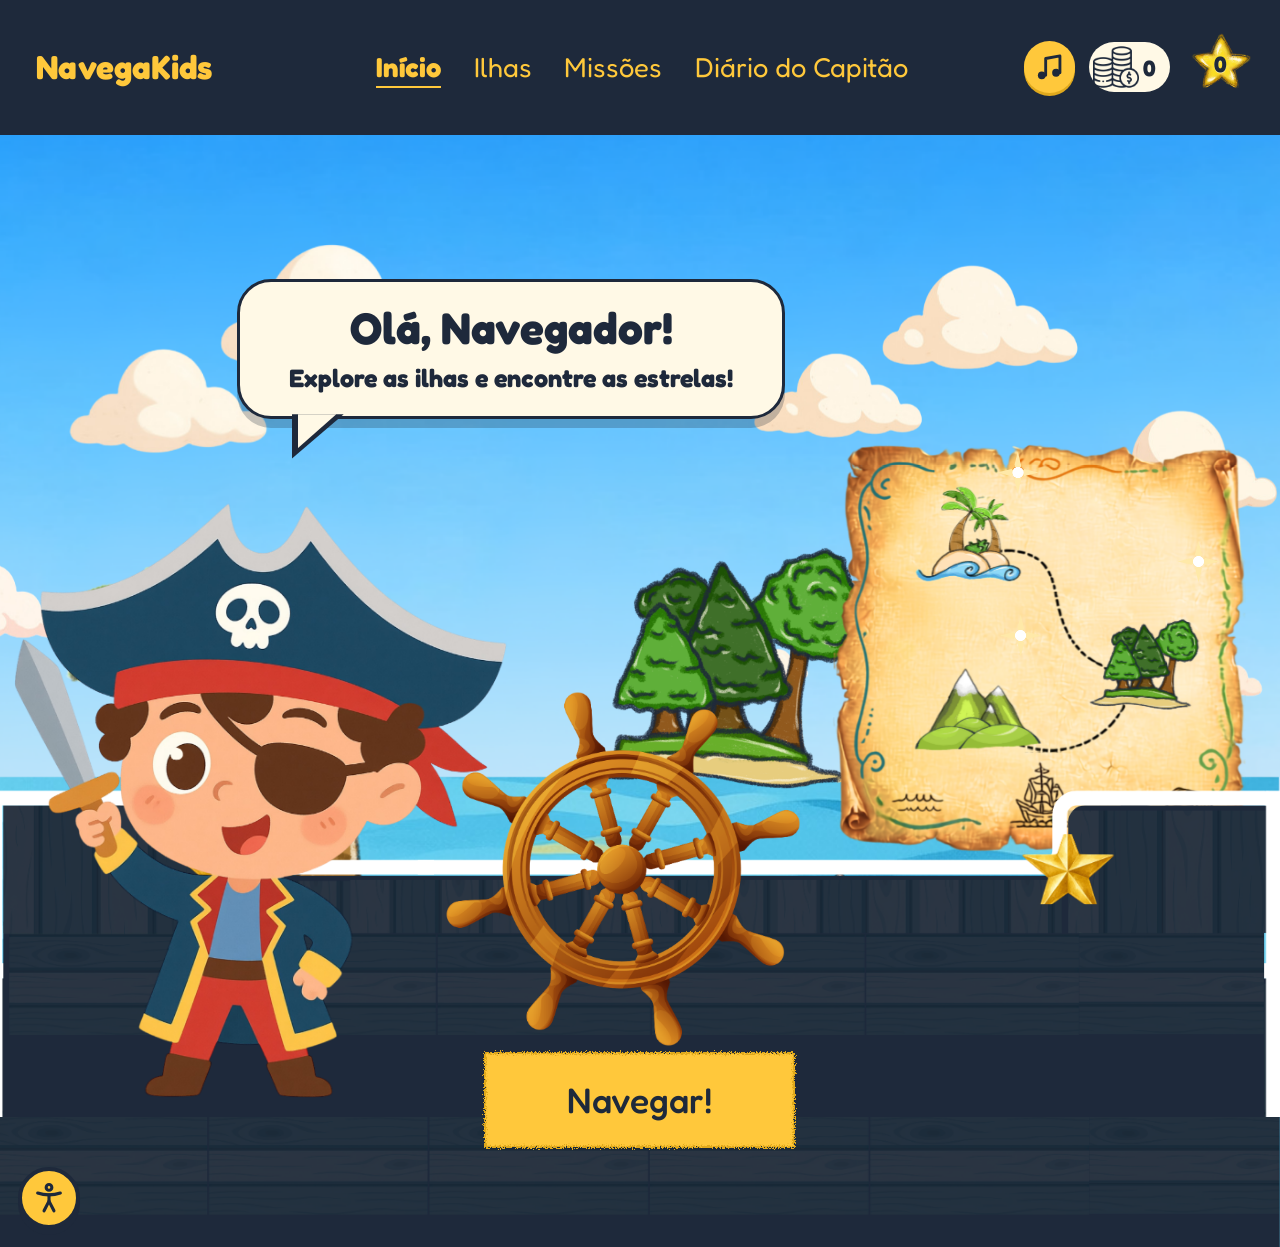
==== index.html @ 535753c6 "Limpeza do código: CSS por assunto, uma tela por arquivo e lista única de arquivos - css/style.css (" ====
<!DOCTYPE html>
<html lang="pt-BR">
<head>
<meta charset="UTF-8">
<meta name="viewport" content="width=device-width, initial-scale=1">
<title>NavegaKids · Segurança na Internet</title>
<meta name="description" content="Jogo educativo NavegaKids: 3 ilhas, 15 fases e 45 atividades sobre segurança na internet para crianças.">
<link rel="icon" type="image/png" href="img/pirata.png">
<link rel="preconnect" href="https://fonts.googleapis.com">
<link href="https://fonts.googleapis.com/css2?family=Fredoka:wght@400;500;600;700&display=swap" rel="stylesheet">
<script>
  /* Lista única dos arquivos do jogo.
     VERSAO: troque só aqui depois de publicar uma mudança, para o navegador baixar tudo de novo.
     A ORDEM importa: cada arquivo usa o que os anteriores registraram em window.NavegaKids. */
  window.NavegaKids = { arquivos: {
    VERSAO: '20261019e',
    css: ['base', 'telas', 'atividades', 'acessibilidade'],
    js: [
      'config', 'data',                              // conteúdo e configuração (imagens, roteiro)
      'pontuacao', 'progresso',                      // pontos, estrelas, selos e desbloqueio
      'textos-curtos', 'dicas',                      // textos do Marujo e dicas por nível
      'core',                                        // imagens, popups e montagem das telas
      'apoio',                                       // voz, dicas e incentivo
      'activities', 'activities2',                   // tela de atividade e os tipos de atividade
      'musica',                                      // música de fundo (Web Audio, sem arquivo)
      'telas/comum', 'telas/jogador',                // peças e popups usados por várias telas
      'telas/inicio', 'telas/ilhas', 'telas/mapa', 'telas/capitao', 'telas/abertura',
      'telas/missoes', 'telas/conclusao', 'telas/diario', 'telas/certificado',
      'router',                                      // liga cada endereço à sua tela
      'acessibilidade'                               // painel de acessibilidade
    ]
  } };
  NavegaKids.arquivos.css.forEach(n => document.write(`<link rel="stylesheet" href="css/${n}.css?v=${NavegaKids.arquivos.VERSAO}">`));
</script>
</head>
<body>
  <header class="topbar" id="topbar"></header>
  <main id="stage" role="main"></main>
  <script>
    NavegaKids.arquivos.js.forEach(n => document.write(`<script src="js/${n}.js?v=${NavegaKids.arquivos.VERSAO}"><\/script>`));
  </script>
</body>
</html>
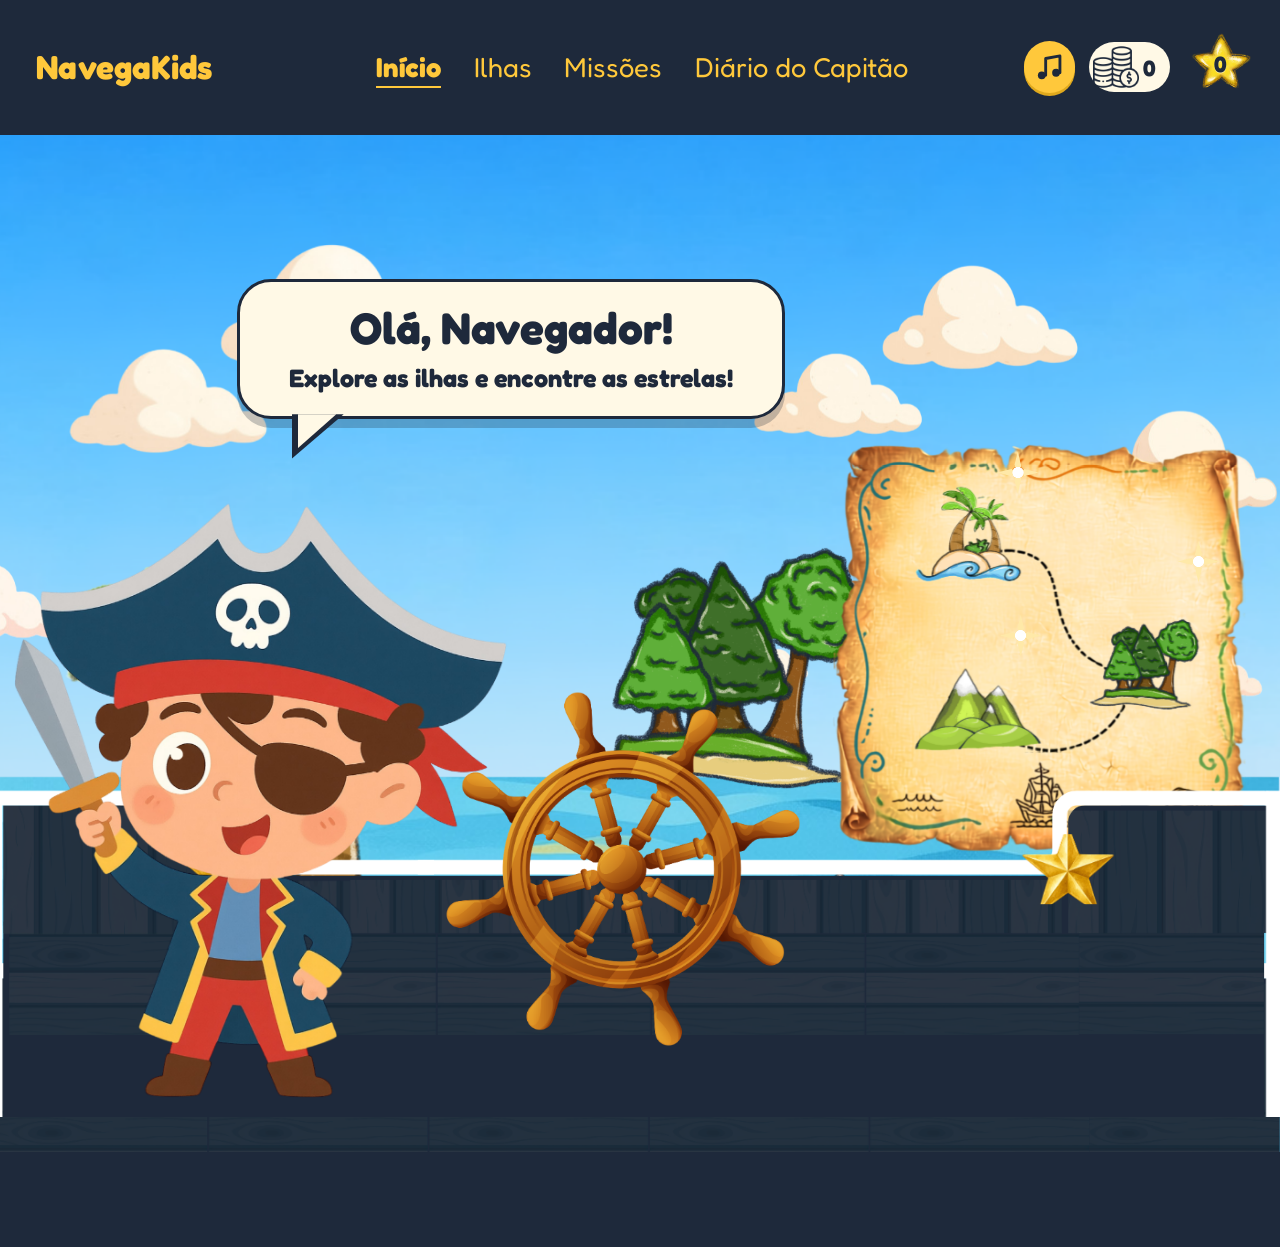
==== commit aa25756b: "CSS no padrão Clean Code e seção de qualidade (ISO/IEC 25010) no README - Um seletor e uma declaraçã" ====
--- a/index.html
+++ b/index.html
@@ -13,7 +13,7 @@
      VERSAO: troque só aqui depois de publicar uma mudança, para o navegador baixar tudo de novo.
      A ORDEM importa: cada arquivo usa o que os anteriores registraram em window.NavegaKids. */
   window.NavegaKids = { arquivos: {
-    VERSAO: '20261019e',
+    VERSAO: '20261020d',
     css: ['base', 'telas', 'atividades', 'acessibilidade'],
     js: [
       'config', 'data',                              // conteúdo e configuração (imagens, roteiro)
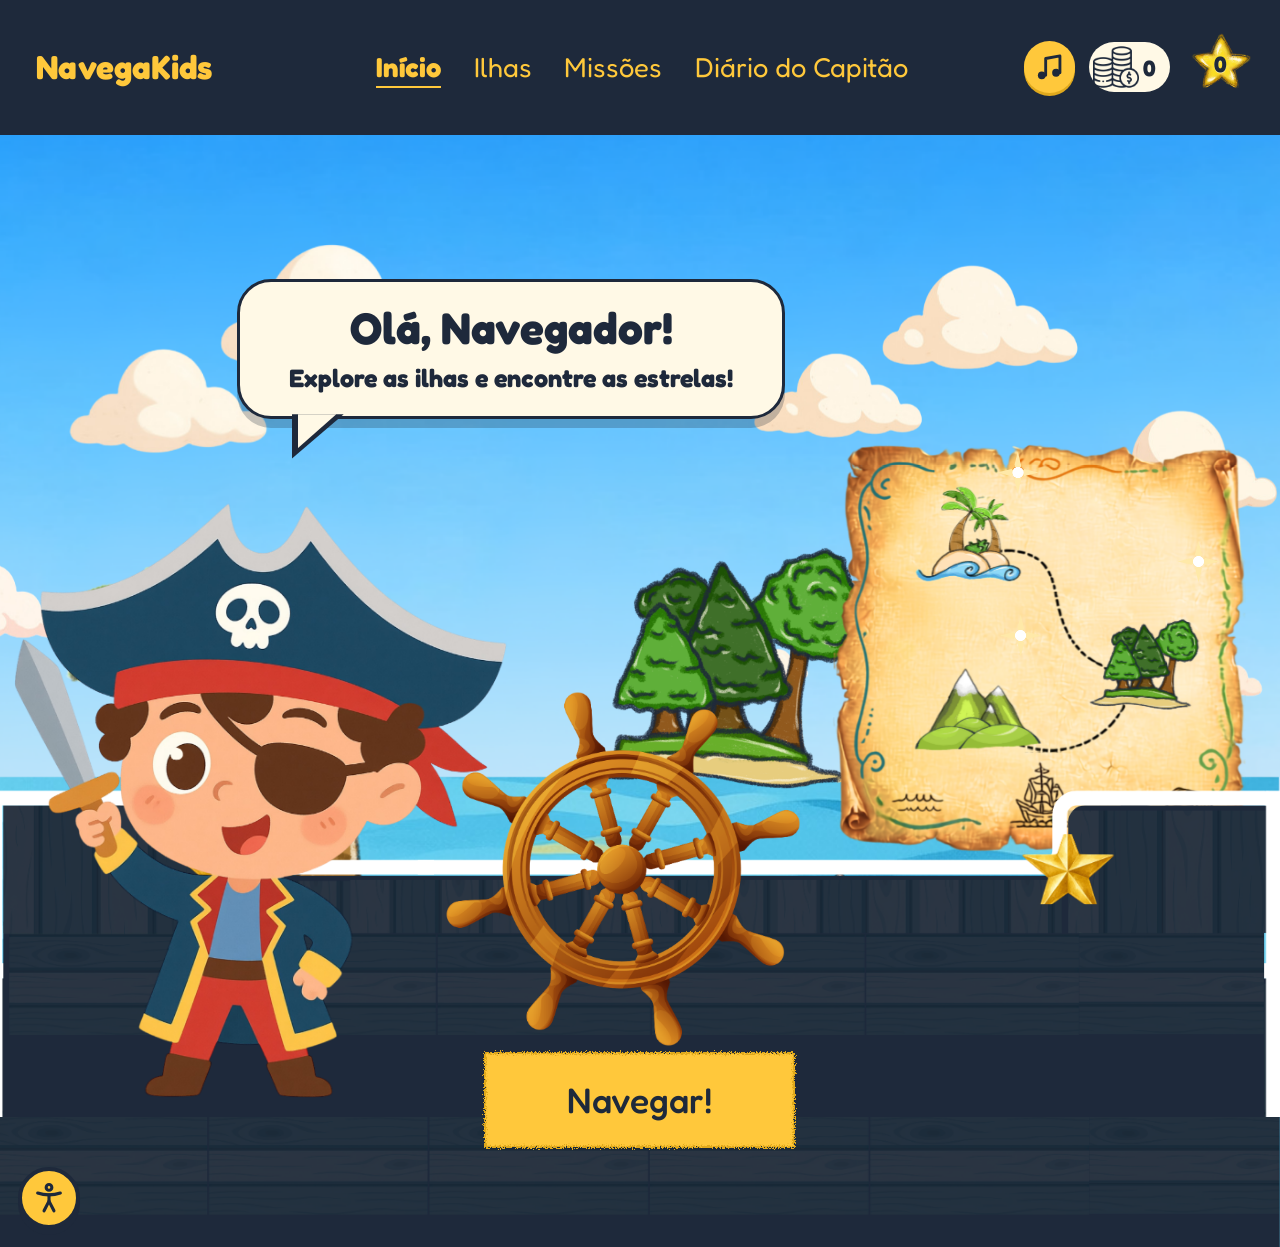
==== commit 89c5a44f: "JavaScript e HTML no mesmo padrão Clean Code do CSS - Os 24 arquivos JS formatados num padrão único:" ====
--- a/index.html
+++ b/index.html
@@ -1,43 +1,82 @@
 <!DOCTYPE html>
 <html lang="pt-BR">
-<head>
-<meta charset="UTF-8">
-<meta name="viewport" content="width=device-width, initial-scale=1">
-<title>NavegaKids · Segurança na Internet</title>
-<meta name="description" content="Jogo educativo NavegaKids: 3 ilhas, 15 fases e 45 atividades sobre segurança na internet para crianças.">
-<link rel="icon" type="image/png" href="img/pirata.png">
-<link rel="preconnect" href="https://fonts.googleapis.com">
-<link href="https://fonts.googleapis.com/css2?family=Fredoka:wght@400;500;600;700&display=swap" rel="stylesheet">
-<script>
-  /* Lista única dos arquivos do jogo.
-     VERSAO: troque só aqui depois de publicar uma mudança, para o navegador baixar tudo de novo.
-     A ORDEM importa: cada arquivo usa o que os anteriores registraram em window.NavegaKids. */
-  window.NavegaKids = { arquivos: {
-    VERSAO: '20261020d',
-    css: ['base', 'telas', 'atividades', 'acessibilidade'],
-    js: [
-      'config', 'data',                              // conteúdo e configuração (imagens, roteiro)
-      'pontuacao', 'progresso',                      // pontos, estrelas, selos e desbloqueio
-      'textos-curtos', 'dicas',                      // textos do Marujo e dicas por nível
-      'core',                                        // imagens, popups e montagem das telas
-      'apoio',                                       // voz, dicas e incentivo
-      'activities', 'activities2',                   // tela de atividade e os tipos de atividade
-      'musica',                                      // música de fundo (Web Audio, sem arquivo)
-      'telas/comum', 'telas/jogador',                // peças e popups usados por várias telas
-      'telas/inicio', 'telas/ilhas', 'telas/mapa', 'telas/capitao', 'telas/abertura',
-      'telas/missoes', 'telas/conclusao', 'telas/diario', 'telas/certificado',
-      'router',                                      // liga cada endereço à sua tela
-      'acessibilidade'                               // painel de acessibilidade
-    ]
-  } };
-  NavegaKids.arquivos.css.forEach(n => document.write(`<link rel="stylesheet" href="css/${n}.css?v=${NavegaKids.arquivos.VERSAO}">`));
-</script>
-</head>
-<body>
-  <header class="topbar" id="topbar"></header>
-  <main id="stage" role="main"></main>
-  <script>
-    NavegaKids.arquivos.js.forEach(n => document.write(`<script src="js/${n}.js?v=${NavegaKids.arquivos.VERSAO}"><\/script>`));
-  </script>
-</body>
+  <head>
+    <meta charset="UTF-8">
+    <meta name="viewport" content="width=device-width, initial-scale=1">
+    <title>NavegaKids · Segurança na Internet</title>
+    <meta
+      name="description"
+      content="Jogo educativo NavegaKids: 3 ilhas, 15 fases e 45 atividades sobre segurança na internet para crianças."
+    >
+    <link rel="icon" type="image/png" href="img/pirata.png">
+    <link rel="preconnect" href="https://fonts.googleapis.com">
+    <link
+      rel="stylesheet"
+      href="https://fonts.googleapis.com/css2?family=Fredoka:wght@400;500;600;700&display=swap"
+    >
+
+    <script>
+      /* Lista única dos arquivos do jogo.
+         VERSAO: troque só aqui depois de publicar uma mudança, para o navegador baixar tudo de novo.
+         A ORDEM importa: cada arquivo usa o que os anteriores registraram em window.NavegaKids. */
+      window.NavegaKids = {
+        arquivos: {
+          VERSAO: '20261020e',
+          css: ['base', 'telas', 'atividades', 'acessibilidade'],
+          js: [
+            // conteúdo e configuração (imagens, roteiro)
+            'config',
+            'data',
+            // pontos, estrelas, selos e desbloqueio
+            'pontuacao',
+            'progresso',
+            // textos do Marujo e dicas por nível
+            'textos-curtos',
+            'dicas',
+            // imagens, popups e montagem das telas
+            'core',
+            // voz, dicas e incentivo
+            'apoio',
+            // tela de atividade e os tipos de atividade
+            'activities',
+            'activities2',
+            // música de fundo (Web Audio, sem arquivo)
+            'musica',
+            // peças e popups usados por várias telas
+            'telas/comum',
+            'telas/jogador',
+            // uma tela por arquivo
+            'telas/inicio',
+            'telas/ilhas',
+            'telas/mapa',
+            'telas/capitao',
+            'telas/abertura',
+            'telas/missoes',
+            'telas/conclusao',
+            'telas/diario',
+            'telas/certificado',
+            // liga cada endereço à sua tela
+            'router',
+            // painel de acessibilidade
+            'acessibilidade'
+          ]
+        }
+      };
+
+      NavegaKids.arquivos.css.forEach(nome =>
+        document.write(`<link rel="stylesheet" href="css/${nome}.css?v=${NavegaKids.arquivos.VERSAO}">`)
+      );
+    </script>
+  </head>
+
+  <body>
+    <header class="topbar" id="topbar"></header>
+    <main id="stage" role="main"></main>
+
+    <script>
+      NavegaKids.arquivos.js.forEach(nome =>
+        document.write(`<script src="js/${nome}.js?v=${NavegaKids.arquivos.VERSAO}"><\/script>`)
+      );
+    </script>
+  </body>
 </html>
